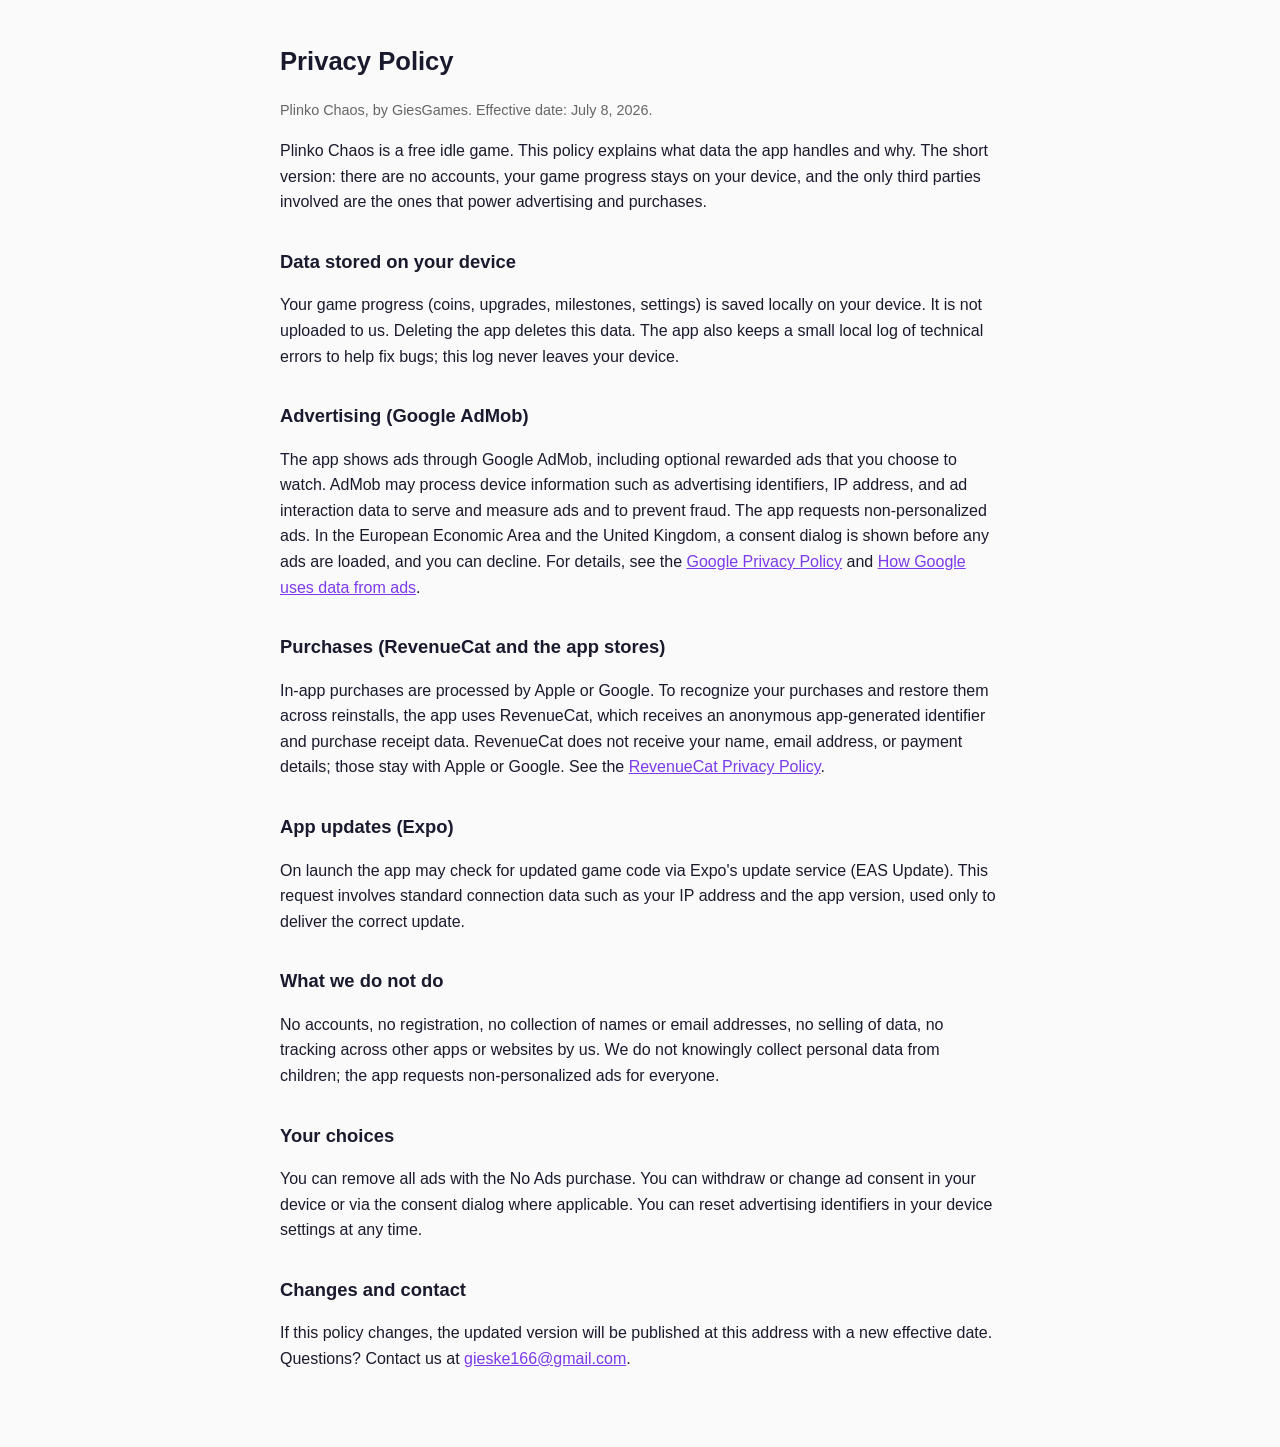
==== privacy.html @ 28875182 "Privacy policy and support page for Plinko Chaos" ====
<!DOCTYPE html>
<html lang="en">
<head>
  <meta charset="utf-8">
  <meta name="viewport" content="width=device-width, initial-scale=1">
  <title>Privacy Policy - Plinko Chaos</title>
  <style>
    body { font-family: -apple-system, "Segoe UI", Roboto, sans-serif; max-width: 720px; margin: 0 auto; padding: 24px 20px 60px; line-height: 1.6; color: #1a1a2e; background: #fafafa; }
    h1 { font-size: 1.6rem; } h2 { font-size: 1.15rem; margin-top: 2rem; }
    a { color: #7c3aed; }
    .meta { color: #666; font-size: 0.9rem; }
    @media (prefers-color-scheme: dark) { body { background: #0a0e1a; color: #e5e7eb; } a { color: #a78bfa; } .meta { color: #9ca3af; } }
  </style>
</head>
<body>
  <h1>Privacy Policy</h1>
  <p class="meta">Plinko Chaos, by GiesGames. Effective date: July 8, 2026.</p>

  <p>Plinko Chaos is a free idle game. This policy explains what data the app handles and why. The short version: there are no accounts, your game progress stays on your device, and the only third parties involved are the ones that power advertising and purchases.</p>

  <h2>Data stored on your device</h2>
  <p>Your game progress (coins, upgrades, milestones, settings) is saved locally on your device. It is not uploaded to us. Deleting the app deletes this data. The app also keeps a small local log of technical errors to help fix bugs; this log never leaves your device.</p>

  <h2>Advertising (Google AdMob)</h2>
  <p>The app shows ads through Google AdMob, including optional rewarded ads that you choose to watch. AdMob may process device information such as advertising identifiers, IP address, and ad interaction data to serve and measure ads and to prevent fraud. The app requests non-personalized ads. In the European Economic Area and the United Kingdom, a consent dialog is shown before any ads are loaded, and you can decline. For details, see the <a href="https://policies.google.com/privacy">Google Privacy Policy</a> and <a href="https://policies.google.com/technologies/ads">How Google uses data from ads</a>.</p>

  <h2>Purchases (RevenueCat and the app stores)</h2>
  <p>In-app purchases are processed by Apple or Google. To recognize your purchases and restore them across reinstalls, the app uses RevenueCat, which receives an anonymous app-generated identifier and purchase receipt data. RevenueCat does not receive your name, email address, or payment details; those stay with Apple or Google. See the <a href="https://www.revenuecat.com/privacy">RevenueCat Privacy Policy</a>.</p>

  <h2>App updates (Expo)</h2>
  <p>On launch the app may check for updated game code via Expo's update service (EAS Update). This request involves standard connection data such as your IP address and the app version, used only to deliver the correct update.</p>

  <h2>What we do not do</h2>
  <p>No accounts, no registration, no collection of names or email addresses, no selling of data, no tracking across other apps or websites by us. We do not knowingly collect personal data from children; the app requests non-personalized ads for everyone.</p>

  <h2>Your choices</h2>
  <p>You can remove all ads with the No Ads purchase. You can withdraw or change ad consent in your device or via the consent dialog where applicable. You can reset advertising identifiers in your device settings at any time.</p>

  <h2>Changes and contact</h2>
  <p>If this policy changes, the updated version will be published at this address with a new effective date. Questions? Contact us at <a href="mailto:gieske166@gmail.com">gieske166@gmail.com</a>.</p>
</body>
</html>
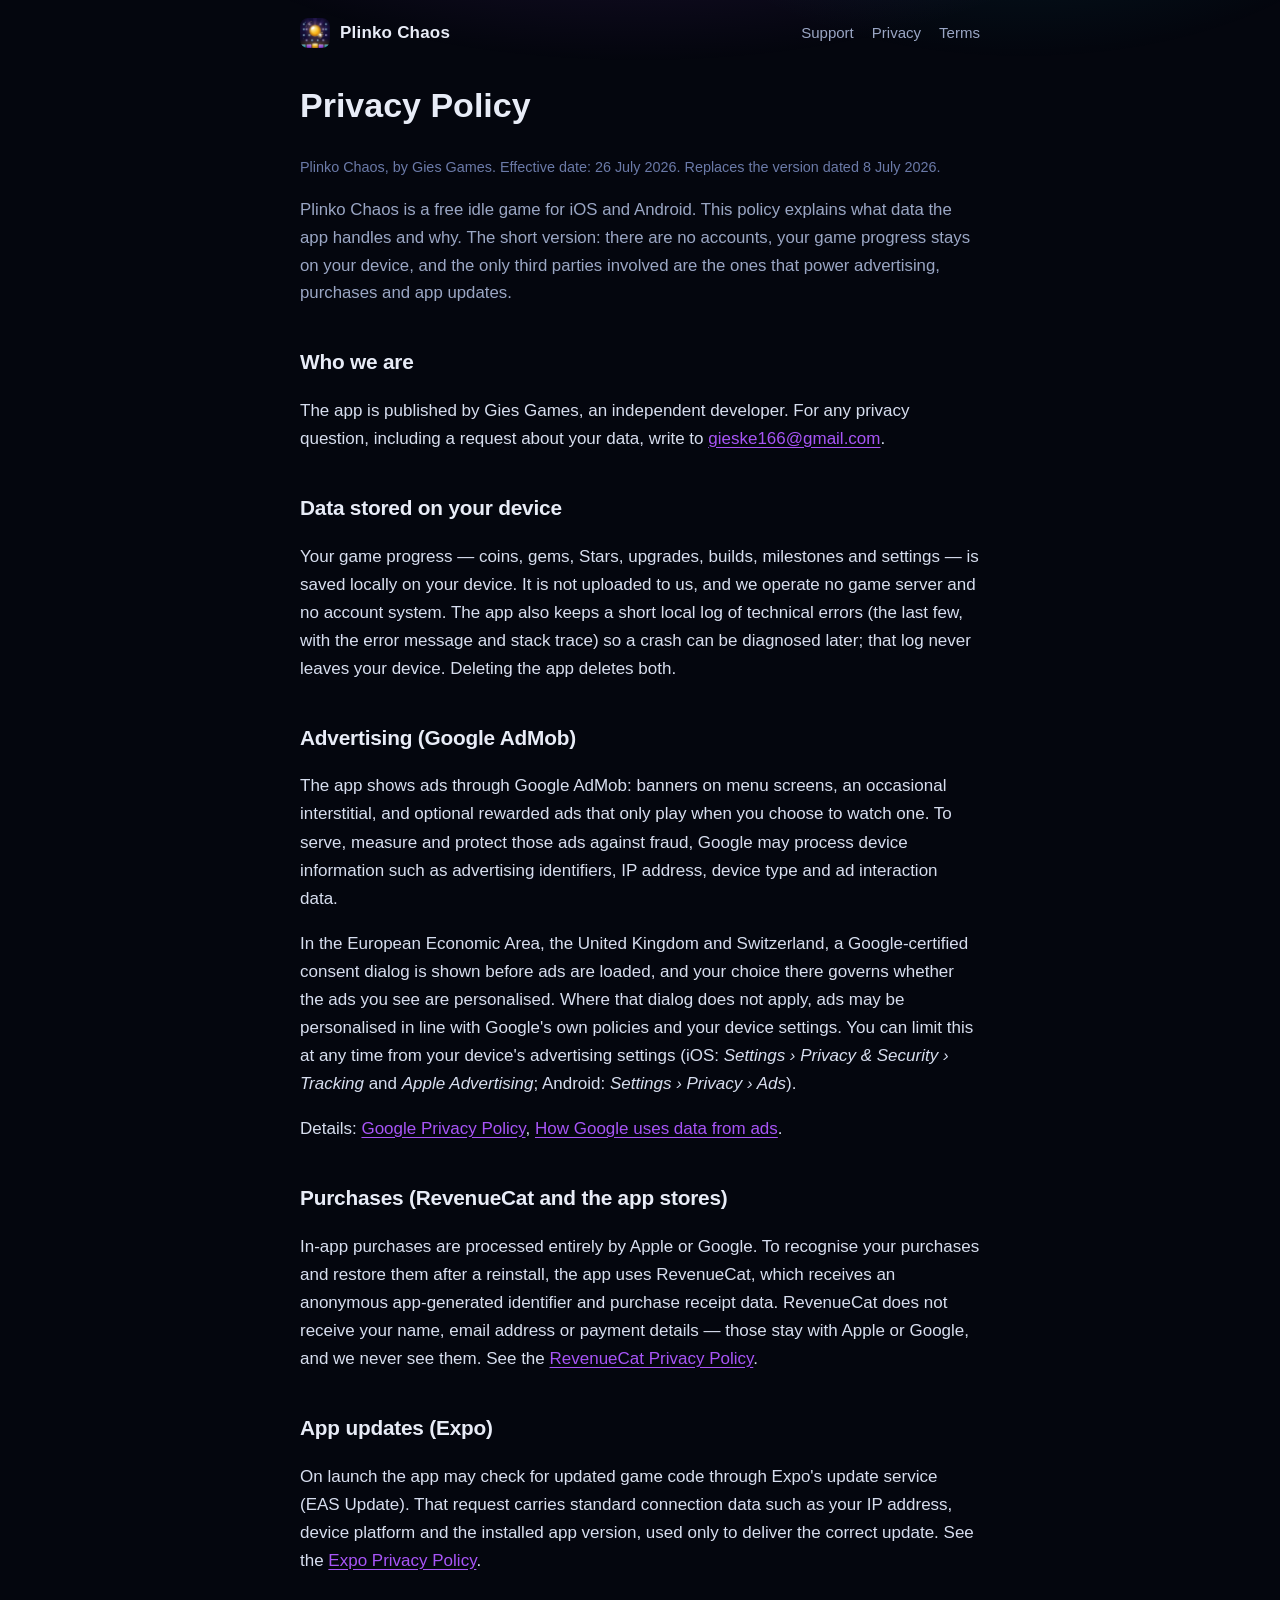
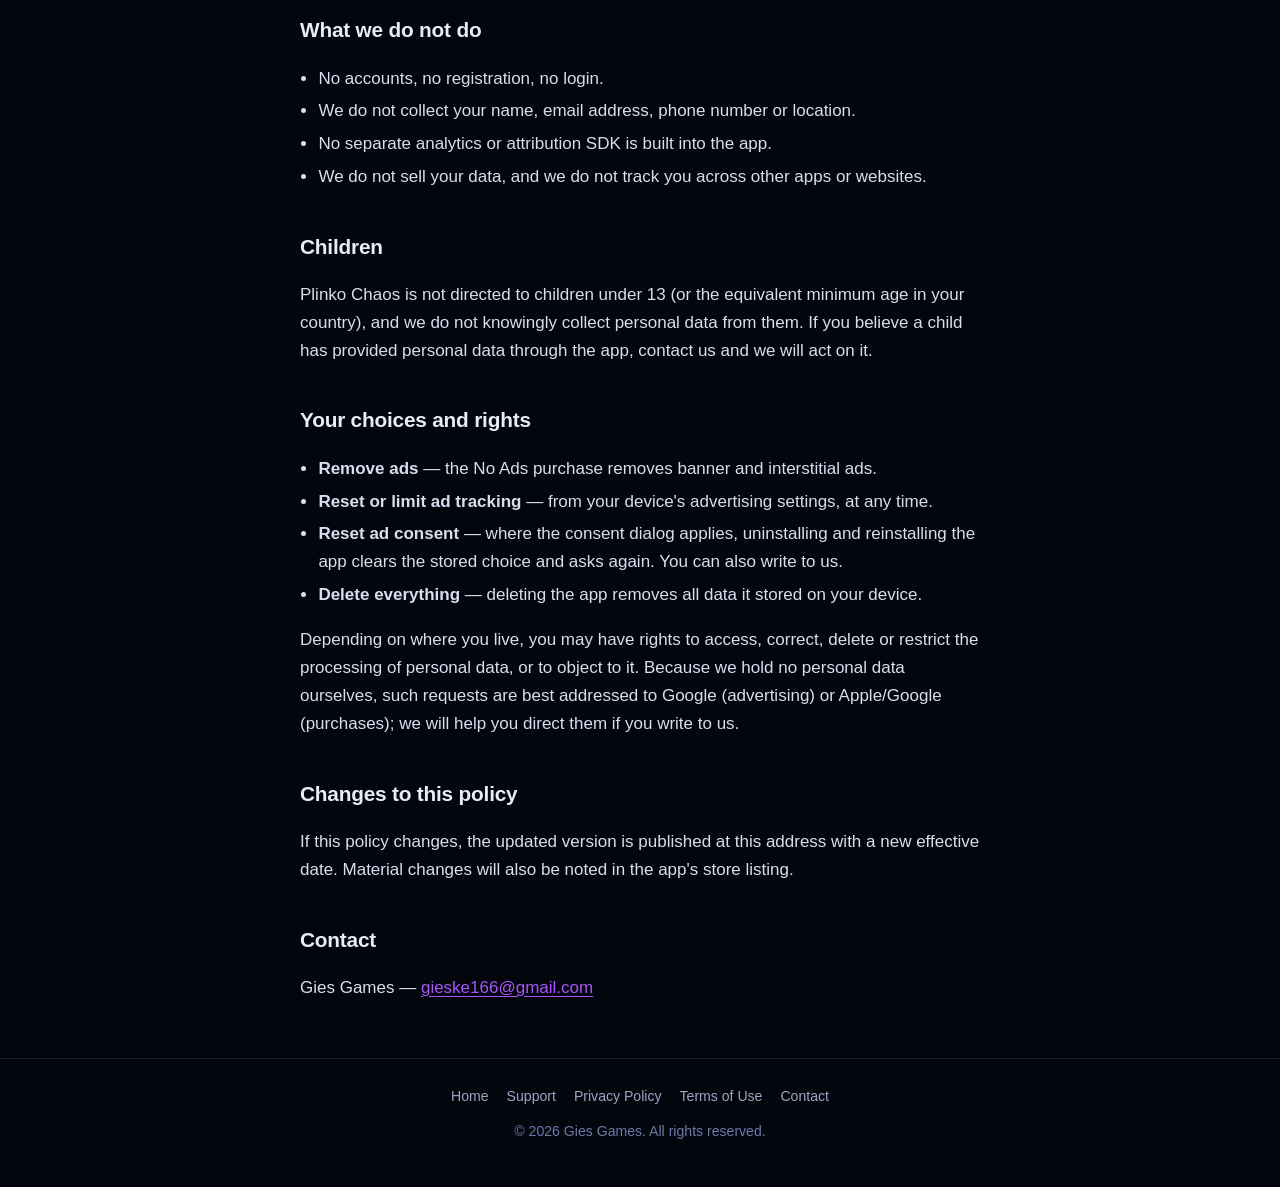
==== commit b2f1f3a4: "Full store site: landing, support, terms + corrected privacy policy Store listings need a marketing " ====
--- a/privacy.html
+++ b/privacy.html
@@ -3,40 +3,133 @@
 <head>
   <meta charset="utf-8">
   <meta name="viewport" content="width=device-width, initial-scale=1">
-  <title>Privacy Policy - Plinko Chaos</title>
-  <style>
-    body { font-family: -apple-system, "Segoe UI", Roboto, sans-serif; max-width: 720px; margin: 0 auto; padding: 24px 20px 60px; line-height: 1.6; color: #1a1a2e; background: #fafafa; }
-    h1 { font-size: 1.6rem; } h2 { font-size: 1.15rem; margin-top: 2rem; }
-    a { color: #7c3aed; }
-    .meta { color: #666; font-size: 0.9rem; }
-    @media (prefers-color-scheme: dark) { body { background: #0a0e1a; color: #e5e7eb; } a { color: #a78bfa; } .meta { color: #9ca3af; } }
-  </style>
+  <title>Privacy Policy — Plinko Chaos</title>
+  <meta name="description" content="Privacy policy for the Plinko Chaos mobile game: what the app stores, which third parties are involved, and your choices.">
+  <link rel="icon" href="./img/favicon.png">
+  <link rel="stylesheet" href="./styles.css">
 </head>
 <body>
-  <h1>Privacy Policy</h1>
-  <p class="meta">Plinko Chaos, by GiesGames. Effective date: July 8, 2026.</p>
+  <div class="wrap narrow">
+    <nav class="site-nav">
+      <a class="brand" href="./"><img src="./img/icon.png" alt="">Plinko Chaos</a>
+      <a class="nav-link" href="./support.html">Support</a>
+      <a class="nav-link" href="./privacy.html">Privacy</a>
+      <a class="nav-link" href="./terms.html">Terms</a>
+    </nav>
 
-  <p>Plinko Chaos is a free idle game. This policy explains what data the app handles and why. The short version: there are no accounts, your game progress stays on your device, and the only third parties involved are the ones that power advertising and purchases.</p>
+    <h1>Privacy Policy</h1>
+    <p class="meta">Plinko Chaos, by Gies Games. Effective date: 26 July 2026. Replaces the version dated 8 July 2026.</p>
 
-  <h2>Data stored on your device</h2>
-  <p>Your game progress (coins, upgrades, milestones, settings) is saved locally on your device. It is not uploaded to us. Deleting the app deletes this data. The app also keeps a small local log of technical errors to help fix bugs; this log never leaves your device.</p>
+    <p class="lead">
+      Plinko Chaos is a free idle game for iOS and Android. This policy explains what data the app
+      handles and why. The short version: there are no accounts, your game progress stays on your
+      device, and the only third parties involved are the ones that power advertising, purchases and
+      app updates.
+    </p>
 
-  <h2>Advertising (Google AdMob)</h2>
-  <p>The app shows ads through Google AdMob, including optional rewarded ads that you choose to watch. AdMob may process device information such as advertising identifiers, IP address, and ad interaction data to serve and measure ads and to prevent fraud. The app requests non-personalized ads. In the European Economic Area and the United Kingdom, a consent dialog is shown before any ads are loaded, and you can decline. For details, see the <a href="https://policies.google.com/privacy">Google Privacy Policy</a> and <a href="https://policies.google.com/technologies/ads">How Google uses data from ads</a>.</p>
+    <h2>Who we are</h2>
+    <p>
+      The app is published by Gies Games, an independent developer. For any privacy question,
+      including a request about your data, write to
+      <a href="mailto:gieske166@gmail.com">gieske166@gmail.com</a>.
+    </p>
 
-  <h2>Purchases (RevenueCat and the app stores)</h2>
-  <p>In-app purchases are processed by Apple or Google. To recognize your purchases and restore them across reinstalls, the app uses RevenueCat, which receives an anonymous app-generated identifier and purchase receipt data. RevenueCat does not receive your name, email address, or payment details; those stay with Apple or Google. See the <a href="https://www.revenuecat.com/privacy">RevenueCat Privacy Policy</a>.</p>
+    <h2>Data stored on your device</h2>
+    <p>
+      Your game progress — coins, gems, Stars, upgrades, builds, milestones and settings — is saved
+      locally on your device. It is not uploaded to us, and we operate no game server and no account
+      system. The app also keeps a short local log of technical errors (the last few, with the error
+      message and stack trace) so a crash can be diagnosed later; that log never leaves your device.
+      Deleting the app deletes both.
+    </p>
 
-  <h2>App updates (Expo)</h2>
-  <p>On launch the app may check for updated game code via Expo's update service (EAS Update). This request involves standard connection data such as your IP address and the app version, used only to deliver the correct update.</p>
+    <h2>Advertising (Google AdMob)</h2>
+    <p>
+      The app shows ads through Google AdMob: banners on menu screens, an occasional interstitial,
+      and optional rewarded ads that only play when you choose to watch one. To serve, measure and
+      protect those ads against fraud, Google may process device information such as advertising
+      identifiers, IP address, device type and ad interaction data.
+    </p>
+    <p>
+      In the European Economic Area, the United Kingdom and Switzerland, a Google-certified consent
+      dialog is shown before ads are loaded, and your choice there governs whether the ads you see
+      are personalised. Where that dialog does not apply, ads may be personalised in line with
+      Google's own policies and your device settings. You can limit this at any time from your
+      device's advertising settings (iOS: <em>Settings › Privacy &amp; Security › Tracking</em> and
+      <em>Apple Advertising</em>; Android: <em>Settings › Privacy › Ads</em>).
+    </p>
+    <p>
+      Details: <a href="https://policies.google.com/privacy">Google Privacy Policy</a>,
+      <a href="https://policies.google.com/technologies/ads">How Google uses data from ads</a>.
+    </p>
 
-  <h2>What we do not do</h2>
-  <p>No accounts, no registration, no collection of names or email addresses, no selling of data, no tracking across other apps or websites by us. We do not knowingly collect personal data from children; the app requests non-personalized ads for everyone.</p>
+    <h2>Purchases (RevenueCat and the app stores)</h2>
+    <p>
+      In-app purchases are processed entirely by Apple or Google. To recognise your purchases and
+      restore them after a reinstall, the app uses RevenueCat, which receives an anonymous
+      app-generated identifier and purchase receipt data. RevenueCat does not receive your name,
+      email address or payment details — those stay with Apple or Google, and we never see them.
+      See the <a href="https://www.revenuecat.com/privacy">RevenueCat Privacy Policy</a>.
+    </p>
 
-  <h2>Your choices</h2>
-  <p>You can remove all ads with the No Ads purchase. You can withdraw or change ad consent in your device or via the consent dialog where applicable. You can reset advertising identifiers in your device settings at any time.</p>
+    <h2>App updates (Expo)</h2>
+    <p>
+      On launch the app may check for updated game code through Expo's update service (EAS Update).
+      That request carries standard connection data such as your IP address, device platform and the
+      installed app version, used only to deliver the correct update.
+      See the <a href="https://expo.dev/privacy">Expo Privacy Policy</a>.
+    </p>
 
-  <h2>Changes and contact</h2>
-  <p>If this policy changes, the updated version will be published at this address with a new effective date. Questions? Contact us at <a href="mailto:gieske166@gmail.com">gieske166@gmail.com</a>.</p>
+    <h2>What we do not do</h2>
+    <ul>
+      <li>No accounts, no registration, no login.</li>
+      <li>We do not collect your name, email address, phone number or location.</li>
+      <li>No separate analytics or attribution SDK is built into the app.</li>
+      <li>We do not sell your data, and we do not track you across other apps or websites.</li>
+    </ul>
+
+    <h2>Children</h2>
+    <p>
+      Plinko Chaos is not directed to children under 13 (or the equivalent minimum age in your
+      country), and we do not knowingly collect personal data from them. If you believe a child has
+      provided personal data through the app, contact us and we will act on it.
+    </p>
+
+    <h2>Your choices and rights</h2>
+    <ul>
+      <li><strong>Remove ads</strong> — the No Ads purchase removes banner and interstitial ads.</li>
+      <li><strong>Reset or limit ad tracking</strong> — from your device's advertising settings, at any time.</li>
+      <li><strong>Reset ad consent</strong> — where the consent dialog applies, uninstalling and reinstalling the app clears the stored choice and asks again. You can also write to us.</li>
+      <li><strong>Delete everything</strong> — deleting the app removes all data it stored on your device.</li>
+    </ul>
+    <p>
+      Depending on where you live, you may have rights to access, correct, delete or restrict the
+      processing of personal data, or to object to it. Because we hold no personal data ourselves,
+      such requests are best addressed to Google (advertising) or Apple/Google (purchases); we will
+      help you direct them if you write to us.
+    </p>
+
+    <h2>Changes to this policy</h2>
+    <p>
+      If this policy changes, the updated version is published at this address with a new effective
+      date. Material changes will also be noted in the app's store listing.
+    </p>
+
+    <h2>Contact</h2>
+    <p>
+      Gies Games — <a href="mailto:gieske166@gmail.com">gieske166@gmail.com</a>
+    </p>
+  </div>
+
+  <footer>
+    <nav>
+      <a href="./">Home</a>
+      <a href="./support.html">Support</a>
+      <a href="./privacy.html">Privacy Policy</a>
+      <a href="./terms.html">Terms of Use</a>
+      <a href="mailto:gieske166@gmail.com">Contact</a>
+    </nav>
+    <div>&copy; 2026 Gies Games. All rights reserved.</div>
+  </footer>
 </body>
 </html>
--- a/styles.css
+++ b/styles.css
@@ -0,0 +1,159 @@
+/* Plinko Chaos — shared site styles. Dark by design: matches the game. */
+:root {
+  --bg: #04060e;
+  --bg-card: #0d1225;
+  --bg-soft: #0a0f1e;
+  --line: rgba(148, 163, 184, 0.16);
+  --text: #e8ecf7;
+  --muted: #9aa6c4;
+  --faint: #6b7aa8;
+  --purple: #a855f7;
+  --gold: #fbbf24;
+  --cyan: #22d3ee;
+  --green: #4ade80;
+}
+
+* { box-sizing: border-box; }
+
+html { -webkit-text-size-adjust: 100%; }
+
+body {
+  margin: 0;
+  background: var(--bg);
+  color: var(--text);
+  font-family: -apple-system, BlinkMacSystemFont, "Segoe UI", Roboto, Helvetica, Arial, sans-serif;
+  line-height: 1.65;
+  font-size: 17px;
+}
+
+/* Soft glow behind the top of every page — the board's night sky. */
+body::before {
+  content: "";
+  position: fixed;
+  inset: -20vh 0 auto 0;
+  height: 70vh;
+  background:
+    radial-gradient(60% 55% at 50% 0%, rgba(168, 85, 247, 0.20), transparent 70%),
+    radial-gradient(40% 40% at 80% 10%, rgba(34, 211, 238, 0.10), transparent 70%);
+  pointer-events: none;
+  z-index: 0;
+}
+
+.wrap { position: relative; z-index: 1; max-width: 860px; margin: 0 auto; padding: 0 20px; }
+.narrow { max-width: 720px; }
+
+/* ---- header / nav ---- */
+.site-nav {
+  display: flex;
+  align-items: center;
+  gap: 18px;
+  padding: 18px 0 6px;
+  flex-wrap: wrap;
+}
+.site-nav .brand {
+  display: flex;
+  align-items: center;
+  gap: 10px;
+  font-weight: 700;
+  letter-spacing: 0.2px;
+  text-decoration: none;
+  color: var(--text);
+  margin-right: auto;
+}
+.site-nav .brand img { width: 30px; height: 30px; border-radius: 8px; }
+.site-nav a.nav-link { color: var(--muted); text-decoration: none; font-size: 0.94rem; }
+.site-nav a.nav-link:hover { color: var(--text); }
+
+/* ---- hero ---- */
+.hero { text-align: center; padding: 44px 0 20px; }
+.hero img.app-icon {
+  width: 116px;
+  height: 116px;
+  border-radius: 26px;
+  box-shadow: 0 18px 50px rgba(168, 85, 247, 0.28);
+  border: 1px solid rgba(255, 255, 255, 0.09);
+}
+.hero h1 {
+  font-size: clamp(2.1rem, 7vw, 3rem);
+  margin: 20px 0 6px;
+  letter-spacing: -0.5px;
+  background: linear-gradient(120deg, #fff 20%, var(--gold) 90%);
+  -webkit-background-clip: text;
+  background-clip: text;
+  color: transparent;
+}
+.hero .tagline { color: var(--muted); font-size: 1.12rem; margin: 0 auto 26px; max-width: 34ch; }
+
+.badges { display: flex; gap: 12px; justify-content: center; flex-wrap: wrap; }
+.badge {
+  display: inline-flex;
+  flex-direction: column;
+  align-items: flex-start;
+  border: 1px solid var(--line);
+  background: var(--bg-card);
+  border-radius: 12px;
+  padding: 10px 18px;
+  min-width: 168px;
+}
+.badge .badge-top { font-size: 0.7rem; color: var(--faint); letter-spacing: 0.6px; text-transform: uppercase; }
+.badge .badge-main { font-size: 1rem; font-weight: 600; }
+
+.shot { width: 100%; border-radius: 16px; border: 1px solid var(--line); margin: 34px 0 10px; display: block; }
+
+/* ---- feature grid ---- */
+.features { display: grid; grid-template-columns: repeat(auto-fit, minmax(230px, 1fr)); gap: 14px; margin: 10px 0 8px; }
+.feature { background: var(--bg-card); border: 1px solid var(--line); border-radius: 14px; padding: 16px 18px; }
+.feature h3 { margin: 0 0 6px; font-size: 1rem; letter-spacing: 0.2px; }
+.feature p { margin: 0; color: var(--muted); font-size: 0.95rem; line-height: 1.55; }
+.feature.gold h3 { color: var(--gold); }
+.feature.purple h3 { color: var(--purple); }
+.feature.cyan h3 { color: var(--cyan); }
+.feature.green h3 { color: var(--green); }
+
+/* ---- generic content ---- */
+h2 { font-size: 1.3rem; margin: 2.4rem 0 0.6rem; letter-spacing: -0.2px; }
+h3 { font-size: 1.02rem; margin: 1.6rem 0 0.3rem; }
+p, li { color: #d7deef; }
+p.lead { color: var(--muted); font-size: 1.05rem; }
+a { color: var(--purple); text-underline-offset: 3px; }
+a:hover { color: #c9a5ff; }
+ul { padding-left: 1.15rem; }
+li { margin: 0.3rem 0; }
+.meta { color: var(--faint); font-size: 0.9rem; }
+hr { border: 0; border-top: 1px solid var(--line); margin: 2.6rem 0; }
+
+.card { background: var(--bg-card); border: 1px solid var(--line); border-radius: 14px; padding: 18px 20px; margin: 18px 0; }
+.card p:last-child { margin-bottom: 0; }
+.card p:first-child { margin-top: 0; }
+
+.mailto {
+  display: inline-block;
+  background: rgba(168, 85, 247, 0.16);
+  border: 1px solid rgba(168, 85, 247, 0.42);
+  border-radius: 12px;
+  padding: 11px 20px;
+  font-weight: 600;
+  text-decoration: none;
+  color: #e5d5ff;
+}
+.mailto:hover { background: rgba(168, 85, 247, 0.26); color: #fff; }
+
+/* Q&A blocks on the support page */
+.qa { border-top: 1px solid var(--line); padding: 16px 0 4px; }
+.qa h3 { margin: 0 0 4px; color: var(--text); }
+.qa p { margin: 0 0 10px; color: var(--muted); }
+
+/* ---- footer ---- */
+footer {
+  position: relative;
+  z-index: 1;
+  border-top: 1px solid var(--line);
+  margin-top: 56px;
+  padding: 26px 20px 44px;
+  text-align: center;
+  color: var(--faint);
+  font-size: 0.88rem;
+}
+footer nav { display: flex; gap: 18px; justify-content: center; flex-wrap: wrap; margin-bottom: 12px; }
+footer nav a { color: var(--muted); text-decoration: none; }
+footer nav a:hover { color: var(--text); }
